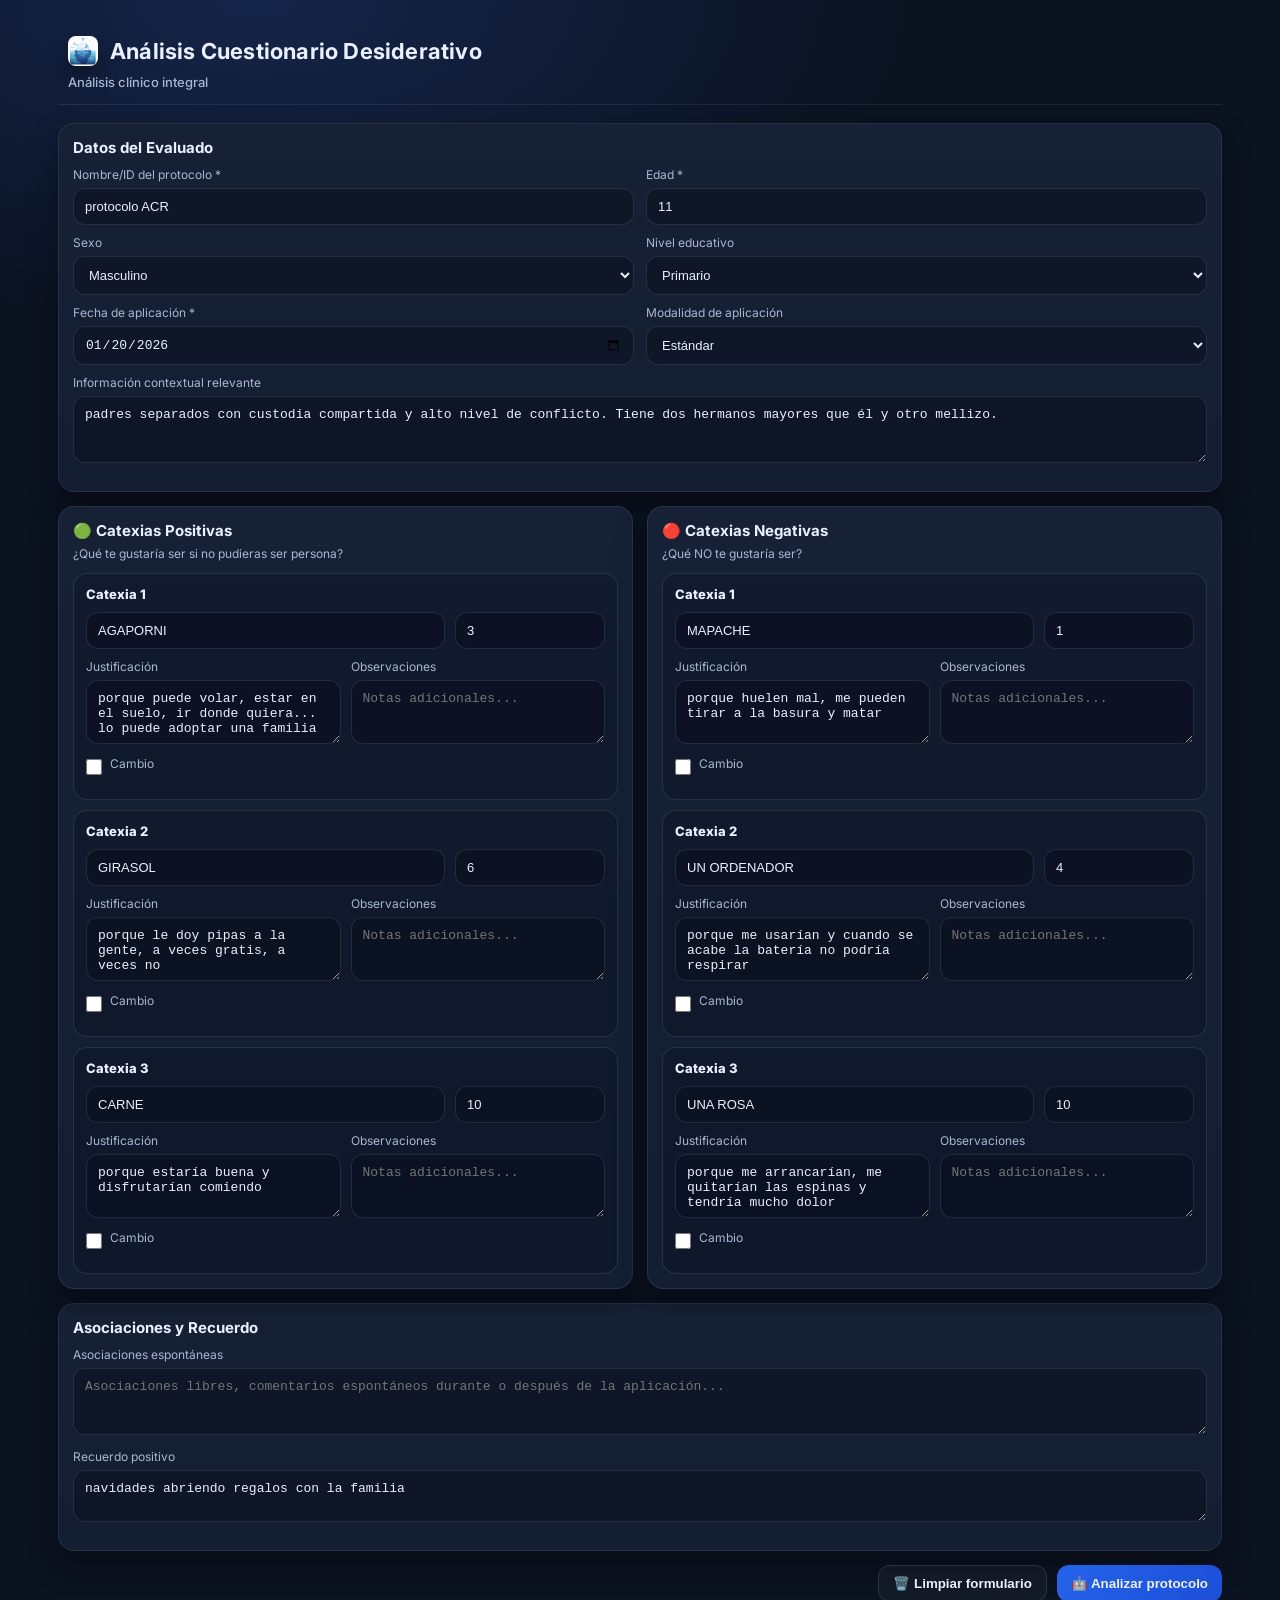
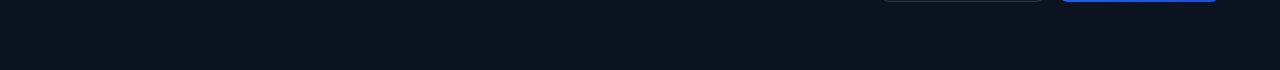
==== index.html @ 35bc8615 "Clean up index.html by removing comments and emoji Removed comments and an emoji from the header." ====
<!DOCTYPE html>
<html lang="es">
<head>
  <meta charset="UTF-8">
  <meta name="viewport" content="width=device-width, initial-scale=1.0">
  <title>Análisis Cuestionario Desiderativo</title>

  <link rel="stylesheet" href="form.css">
  <link rel="manifest" href="manifest.json">
  <meta name="theme-color" content="#2c3e50">
  <link rel="apple-touch-icon" href="icon-192.png">

  <link rel="preconnect" href="https://fonts.googleapis.com">
  <link rel="preconnect" href="https://fonts.gstatic.com" crossorigin>
  <link href="https://fonts.googleapis.com/css2?family=Inter:wght@400;500;600;700&display=swap" rel="stylesheet">
</head>
<body>
  <div class="container">
    <header class="app-header">
      <div class="header-title">
        <img src="icon.png" alt="Icono" class="app-icon">
        <!-- CAMBIO: quitar el emoji "📋" -->
        <h1>Análisis Cuestionario Desiderativo</h1>
      </div>

      <p class="subtitle">Análisis clínico integral</p>
    </header>

    <main>
      <form id="desiderativo-form">

        <section class="form-section">
          <h2>Datos del Evaluado</h2>

          <div class="form-row">
            <div class="form-group">
              <label for="nombre">Nombre/ID del protocolo *</label>
              <input type="text" id="nombre" name="nombre" required placeholder="Ej: Protocolo ACR">
            </div>

            <div class="form-group">
              <label for="edad">Edad *</label>
              <input type="number" id="edad" name="edad" min="4" max="100" required placeholder="Años">
            </div>
          </div>

          <div class="form-row">
            <div class="form-group">
              <label for="genero">Sexo</label>
              <select id="genero" name="genero">
                <option value="">Seleccionar...</option>
                <option value="masculino">Masculino</option>
                <option value="femenino">Femenino</option>
                <option value="otro">Otro</option>
                <option value="no-especifica">Prefiere no especificar</option>
              </select>
            </div>

            <div class="form-group">
              <label for="nivel_educativo">Nivel educativo</label>
              <select id="nivel_educativo" name="nivel_educativo">
                <option value="">Seleccionar...</option>
                <option value="inicial">Inicial</option>
                <option value="primario">Primario</option>
                <option value="secundario">Secundario</option>
                <option value="terciario">Terciario</option>
                <option value="universitario">Universitario</option>
                <option value="posgrado">Posgrado</option>
              </select>
            </div>
          </div>

          <div class="form-row">
            <div class="form-group">
              <label for="fecha">Fecha de aplicación *</label>
              <input type="date" id="fecha" name="fecha" required>
            </div>

            <div class="form-group">
              <label for="modalidad">Modalidad de aplicación</label>
              <select id="modalidad" name="modalidad">
                <option value="estandar">Estándar</option>
                <option value="guiada">Guiada</option>
                <option value="modificada">Modificada</option>
              </select>
            </div>
          </div>

          <div class="form-group">
            <label for="informacion">Información contextual relevante</label>
            <textarea id="informacion" name="informacion" rows="3" placeholder="Motivo de consulta, antecedentes, observaciones de conducta durante la aplicación..."></textarea>
          </div>
        </section>

        <div class="catexias-two-col">
          <section class="form-section">
            <h2>🟢 Catexias Positivas</h2>
            <p class="section-description">¿Qué te gustaría ser si no pudieras ser persona?</p>
            <div id="positivas-container"></div>
          </section>

          <section class="form-section">
            <h2>🔴 Catexias Negativas</h2>
            <p class="section-description">¿Qué NO te gustaría ser?</p>
            <div id="negativas-container"></div>
          </section>
        </div>

        <section class="form-section">
          <h2>Asociaciones y Recuerdo</h2>

          <div class="form-group">
            <label for="asociaciones">Asociaciones espontáneas</label>
            <textarea id="asociaciones" name="asociaciones" rows="3" placeholder="Asociaciones libres, comentarios espontáneos durante o después de la aplicación..."></textarea>
          </div>

          <div class="form-group">
            <label for="recuerdo">Recuerdo positivo</label>
            <textarea id="recuerdo" name="recuerdo" rows="2" placeholder="Recuerdo positivo solicitado al finalizar..."></textarea>
          </div>
        </section>

        <section class="form-actions">
          <button type="button" id="limpiar" class="btn btn-secondary">🗑️ Limpiar formulario</button>
          <button type="button" id="analizar" class="btn btn-primary">🤖 Analizar protocolo</button>
        </section>

        <div class="status-container">
          <div id="spinner" class="spinner" hidden></div>
          <p id="statusText" class="status-text"></p>
        </div>
      </form>

      <section id="result-section" class="result-section" style="display: none;">
        <div class="result-header">
          <h2>📊 Informe de Análisis</h2>
          <button type="button" id="guardar-imprimir" class="btn btn-success">💾 Guardar / Imprimir</button>
        </div>
        <textarea id="result-text" class="result-textarea" readonly></textarea>
      </section>
    </main>

    <footer class="app-footer" aria-hidden="true"></footer>
  </div>

  <script type="module" src="form.js"></script>
  <script>
    if ('serviceWorker' in navigator) {
      window.addEventListener('load', () => {
        navigator.serviceWorker.register('sw.js')
          .then(reg => console.log('✓ Service Worker registrado'))
          .catch(err => console.log('✗ Error en Service Worker:', err));
      });
    }
  </script>
</body>
</html>
---- form.css ----
:root{
  --bg:#0b1220;
  --card:#0f1a2f;
  --border:#24324d;
  --text:#eaf0ff;
  --muted:#a9b6d3;
  --primary:#2563eb;
  --primary-2:#1d4ed8;
  --success:#10b981;
  --danger:#ef4444;
  --shadow: rgba(0,0,0,0.35);
}

*{ box-sizing:border-box; }

body{
  margin:0;
  font-family: Inter, ui-sans-serif, system-ui, -apple-system, Segoe UI, Roboto, Arial;
  background: radial-gradient(1200px 600px at 20% 0%, #15254a 0%, var(--bg) 55%);
  color:var(--text);
}

.container{
  max-width: 1200px;
  margin: 0 auto;
  padding: 22px 18px 28px;
}

/* ===== Header ===== */
.app-header{
  padding: 14px 10px 14px;
  border-bottom: 1px solid rgba(255,255,255,.08);
  margin-bottom: 18px;
}

.header-title{
  display:flex;
  align-items:center;
  gap: 12px;
}

.app-icon{
  width: 30px;
  height: 30px;
  border-radius: 8px;
  box-shadow: 0 10px 20px rgba(0,0,0,.35);
}

h1{
  margin:0;
  font-size: 22px;
  letter-spacing: .2px;
  font-weight: 700;
}

.subtitle{
  margin:8px 0 0;
  color:var(--muted);
  font-size: 13px;
  font-weight: 500;
}

/* ===== Sections / layout ===== */
.form-section{
  background: linear-gradient(180deg, rgba(255,255,255,.03) 0%, rgba(255,255,255,.02) 100%), var(--card);
  border: 1px solid rgba(255,255,255,.08);
  border-radius: 16px;
  padding: 14px;
  margin-bottom: 14px;
  box-shadow: 0 14px 30px var(--shadow);
}

.form-section h2{
  margin: 0 0 10px;
  font-size: 15px;
  font-weight: 700;
}

.section-description{
  margin: -4px 0 12px;
  color: var(--muted);
  font-size: 12px;
}

.form-row{
  display:grid;
  grid-template-columns: 1fr 1fr;
  gap: 12px;
}

.form-group{ margin-bottom: 10px; }

label{
  display:block;
  font-size: 12px;
  color: var(--muted);
  margin-bottom: 6px;
}

input, select, textarea{
  width: 100%;
  border-radius: 12px;
  border: 1px solid rgba(255,255,255,.10);
  background: rgba(3, 7, 18, .35);
  color: var(--text);
  padding: 10px 11px;
  font-size: 13px;
  outline: none;
}

textarea{ resize: vertical; }

input:focus, select:focus, textarea:focus{
  border-color: rgba(37,99,235,.8);
  box-shadow: 0 0 0 4px rgba(37,99,235,.18);
}

/* ===== Catexias: 2 columnas (Positivas izquierda, Negativas derecha) ===== */
.catexias-two-col{
  display:grid;
  grid-template-columns: 1fr 1fr;
  gap: 14px;
  align-items: start;
}

/* ===== Buttons ===== */
.form-actions{
  display:flex;
  gap: 10px;
  justify-content: flex-end;
  margin: 14px 0 6px;
}

.btn{
  border: 1px solid rgba(255,255,255,.10);
  border-radius: 12px;
  padding: 10px 14px;
  font-weight: 650;
  cursor: pointer;
  display: inline-flex;
  align-items:center;
  gap: 8px;
  background: rgba(255,255,255,.04);
  color: var(--text);
}

.btn-primary{
  border: 0;
  background: linear-gradient(135deg, var(--primary) 0%, var(--primary-2) 100%);
}
.btn-secondary{ background: rgba(255,255,255,.04); }
.btn-success{
  border: 0;
  background: linear-gradient(135deg, #16a34a 0%, #10b981 100%);
}
.btn-danger{
  border: 0;
  background: var(--danger);
  color: white;
}
.btn:disabled{ opacity:.6; cursor:not-allowed; }

/* ===== Status ===== */
.status-container{
  min-height: 34px;
  display:flex;
  align-items:center;
  gap: 10px;
  color: var(--muted);
}

.spinner{
  width: 18px;
  height: 18px;
  border-radius: 50%;
  border: 3px solid rgba(255,255,255,.15);
  border-top-color: var(--primary);
  animation: spin .8s linear infinite;
}
@keyframes spin { to { transform: rotate(360deg); } }

/* ===== Result ===== */
.result-section{
  background: linear-gradient(180deg, rgba(255,255,255,.03) 0%, rgba(255,255,255,.02) 100%), var(--card);
  border: 1px solid rgba(16,185,129,.45);
  border-radius: 16px;
  padding: 14px;
  margin-top: 12px;
  box-shadow: 0 14px 30px var(--shadow);
}

.result-header{
  display:flex;
  align-items:center;
  justify-content: space-between;
  gap: 10px;
  margin-bottom: 10px;
}

.result-textarea{
  width: 100%;
  min-height: 240px;
  height: auto;
  font-family: ui-monospace, SFMono-Regular, Menlo, Monaco, Consolas, "Courier New", monospace;
  line-height: 1.45;
  white-space: pre-wrap;
  overflow: hidden;
}

/* ===== Catexias ===== */
#positivas-container, #negativas-container{
  display:flex;
  flex-direction:column;
  gap: 10px;
}

.catexia-item{
  border: 1px solid rgba(255,255,255,.10);
  border-radius: 14px;
  padding: 12px;
  background: rgba(3,7,18,.22);
}

.catexia-header{
  font-size: 13px;
  font-weight: 800;
  margin-bottom: 10px;
}

.catexia-main{
  display:grid;
  grid-template-columns: 1fr 150px;
  gap: 10px;
  margin-bottom: 10px;
}

.catexia-texts{
  display:grid;
  grid-template-columns: 1fr 1fr;
  gap: 10px;
  margin-bottom: 8px;
}

.catexia-texts textarea{ min-height: 64px; }

.checkbox-row{
  display:flex;
  align-items:center;
  gap: 8px;
  margin: 6px 0 8px;
}

.checkbox-row input[type="checkbox"]{
  width: 16px;
  height: 16px;
  margin: 0;
}

.add-btn{
  width: 100%;
  padding: 10px 12px;
  border-radius: 12px;
  border: 1px dashed rgba(255,255,255,.18);
  background: rgba(255,255,255,.03);
  color: var(--text);
  cursor: pointer;
  font-weight: 700;
}

.extras-container{
  margin-top: 10px;
  display:flex;
  flex-direction:column;
  gap: 10px;
}

.extra-response{
  display:grid;
  grid-template-columns: 1fr 140px 44px;
  gap: 10px;
  align-items:center;
}

.remove-btn{
  width: 44px;
  height: 40px;
  border-radius: 12px;
  font-size: 18px;
  display:flex;
  align-items:center;
  justify-content:center;
  padding: 0;
}

/* ===== Responsive ===== */
@media (max-width: 900px){
  .catexias-two-col{ grid-template-columns: 1fr; }
}
@media (max-width: 820px){
  .form-row{ grid-template-columns: 1fr; }
  .catexia-main{ grid-template-columns: 1fr; }
  .catexia-texts{ grid-template-columns: 1fr; }
  .extra-response{ grid-template-columns: 1fr; }
  .form-actions{ justify-content: stretch; flex-direction: column; }
  .btn{ justify-content: center; }
}

/* ===== Print ===== */
@media print{
  body{ background: white; color: black; }
  .app-header, .form-actions, .status-container{ display:none !important; }
  .form-section{ box-shadow:none; border: 1px solid #999; }
  .result-section{ border: none; box-shadow:none; }
  textarea, input, select{ color: black; background: white; border: 1px solid #666; }
  .result-textarea{ overflow: visible; }
}

/* Footer: no debe verse */
.app-footer{ display:none; }
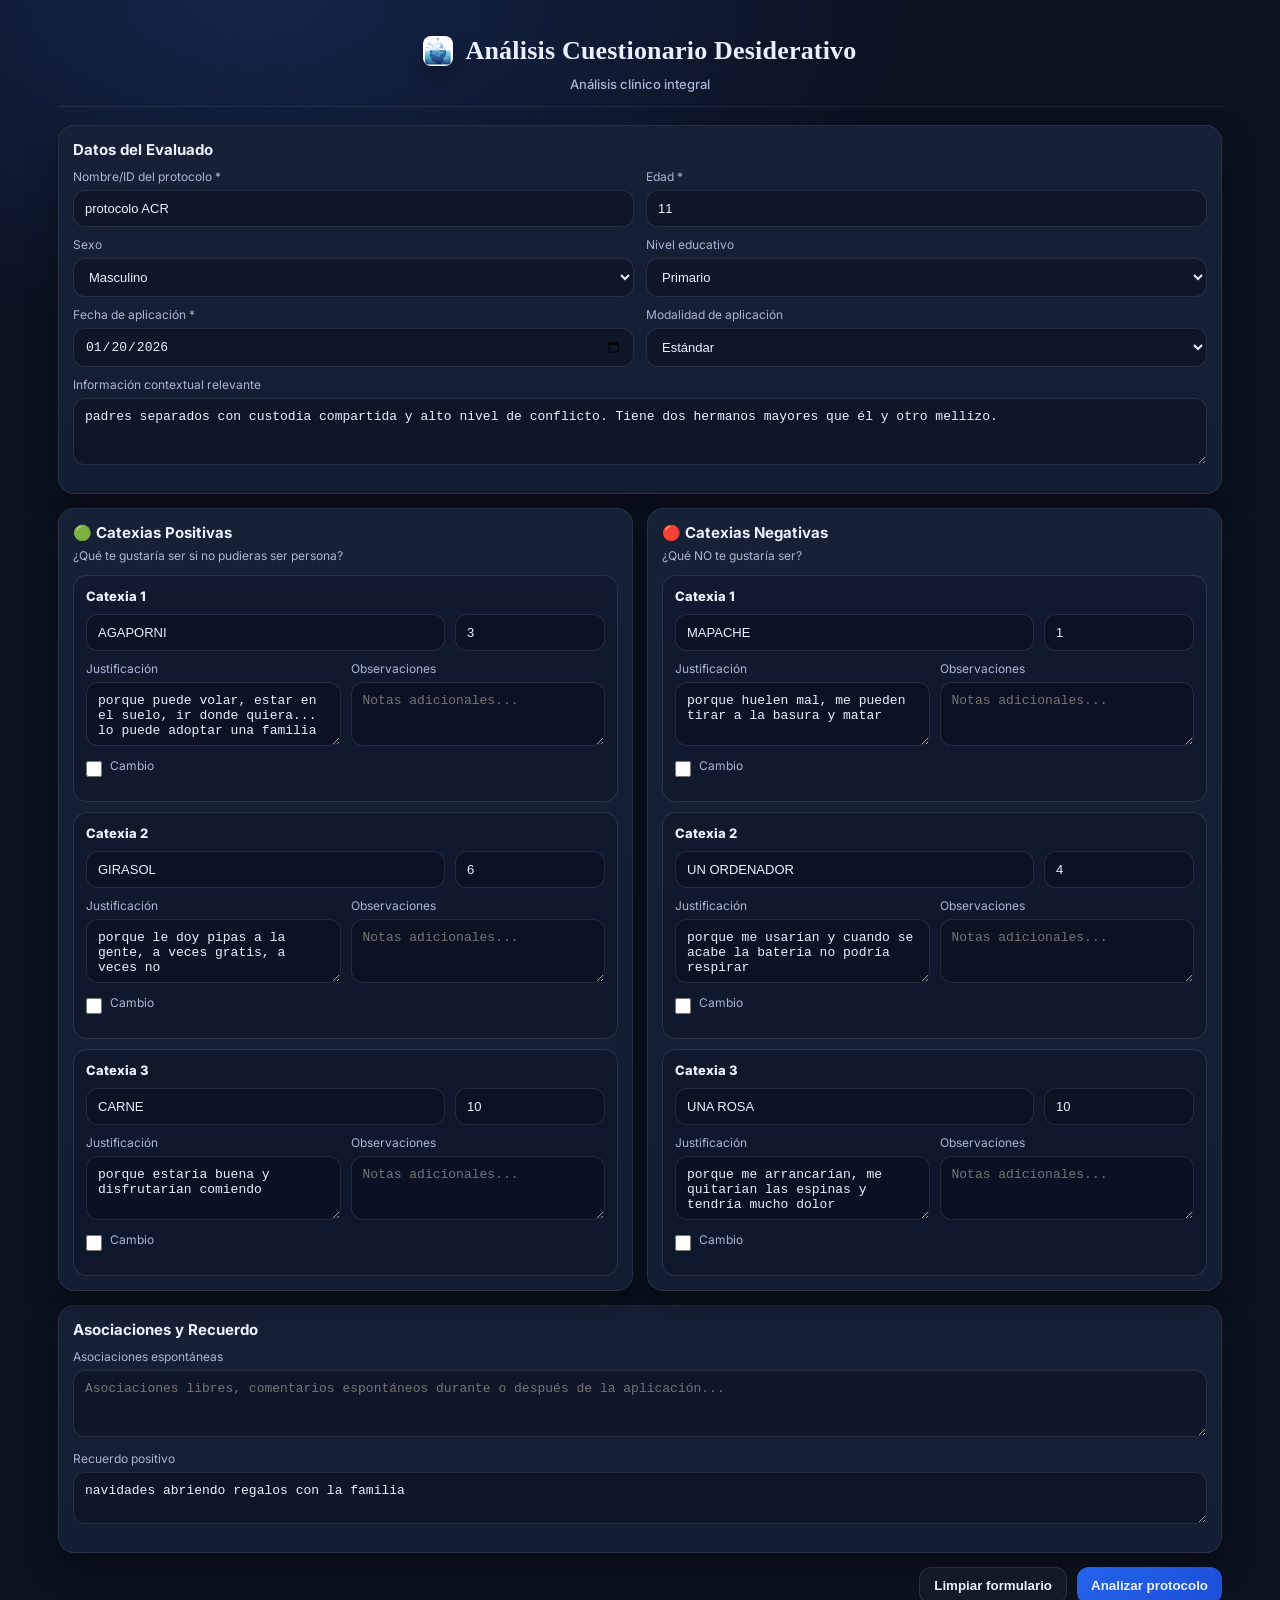
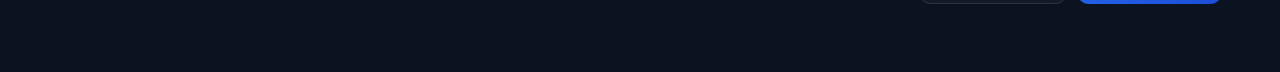
==== commit ad5c855c: "Update HTML structure and button labels" ====
--- a/index.html
+++ b/index.html
@@ -8,27 +8,29 @@
   <link rel="stylesheet" href="form.css">
   <link rel="manifest" href="manifest.json">
   <meta name="theme-color" content="#2c3e50">
-  <link rel="apple-touch-icon" href="icon-192.png">
+
+  <!-- Icono para pestaña/marcador -->
+  <link rel="icon" href="icon.png">
+
+  <!-- Icono para iPhone / pantalla de inicio -->
+  <link rel="apple-touch-icon" href="icon.png">
 
   <link rel="preconnect" href="https://fonts.googleapis.com">
   <link rel="preconnect" href="https://fonts.gstatic.com" crossorigin>
-  <link href="https://fonts.googleapis.com/css2?family=Inter:wght@400;500;600;700&display=swap" rel="stylesheet">
+  <link href="https://fonts.googleapis.com/css2?family=Inter:wght@400;500;600;700&family=Fraunces:opsz,wght@9..144,600;9..144,700&display=swap" rel="stylesheet">
 </head>
 <body>
   <div class="container">
     <header class="app-header">
       <div class="header-title">
         <img src="icon.png" alt="Icono" class="app-icon">
-        <!-- CAMBIO: quitar el emoji "📋" -->
-        <h1>Análisis Cuestionario Desiderativo</h1>
+        <h1 class="app-title">Análisis Cuestionario Desiderativo</h1>
       </div>
-
       <p class="subtitle">Análisis clínico integral</p>
     </header>
 
     <main>
       <form id="desiderativo-form">
-
         <section class="form-section">
           <h2>Datos del Evaluado</h2>
 
@@ -121,8 +123,8 @@
         </section>
 
         <section class="form-actions">
-          <button type="button" id="limpiar" class="btn btn-secondary">🗑️ Limpiar formulario</button>
-          <button type="button" id="analizar" class="btn btn-primary">🤖 Analizar protocolo</button>
+          <button type="button" id="limpiar" class="btn btn-secondary">Limpiar formulario</button>
+          <button type="button" id="analizar" class="btn btn-primary">Analizar protocolo</button>
         </section>
 
         <div class="status-container">
@@ -133,8 +135,8 @@
 
       <section id="result-section" class="result-section" style="display: none;">
         <div class="result-header">
-          <h2>📊 Informe de Análisis</h2>
-          <button type="button" id="guardar-imprimir" class="btn btn-success">💾 Guardar / Imprimir</button>
+          <h2>Informe de Análisis</h2>
+          <button type="button" id="guardar-imprimir" class="btn btn-success">Guardar / Imprimir</button>
         </div>
         <textarea id="result-text" class="result-textarea" readonly></textarea>
       </section>
@@ -148,7 +150,7 @@
     if ('serviceWorker' in navigator) {
       window.addEventListener('load', () => {
         navigator.serviceWorker.register('sw.js')
-          .then(reg => console.log('✓ Service Worker registrado'))
+          .then(() => console.log('✓ Service Worker registrado'))
           .catch(err => console.log('✗ Error en Service Worker:', err));
       });
     }
--- a/form.css
+++ b/form.css
@@ -26,16 +26,18 @@
   padding: 22px 18px 28px;
 }
 
-/* ===== Header ===== */
+/* Header */
 .app-header{
   padding: 14px 10px 14px;
   border-bottom: 1px solid rgba(255,255,255,.08);
   margin-bottom: 18px;
 }
 
+/* Centrado del bloque de título */
 .header-title{
   display:flex;
   align-items:center;
+  justify-content:center;
   gap: 12px;
 }
 
@@ -46,21 +48,25 @@
   box-shadow: 0 10px 20px rgba(0,0,0,.35);
 }
 
-h1{
+/* Tipografía distinta y atractiva para el título */
+.app-title{
   margin:0;
-  font-size: 22px;
+  font-family: "Fraunces", ui-serif, Georgia, "Times New Roman", Times, serif;
+  font-size: 26px;
   letter-spacing: .2px;
   font-weight: 700;
+  text-align:center;
 }
 
 .subtitle{
-  margin:8px 0 0;
+  margin:10px 0 0;
   color:var(--muted);
   font-size: 13px;
   font-weight: 500;
-}
-
-/* ===== Sections / layout ===== */
+  text-align:center;
+}
+
+/* Sections */
 .form-section{
   background: linear-gradient(180deg, rgba(255,255,255,.03) 0%, rgba(255,255,255,.02) 100%), var(--card);
   border: 1px solid rgba(255,255,255,.08);
@@ -115,7 +121,7 @@
   box-shadow: 0 0 0 4px rgba(37,99,235,.18);
 }
 
-/* ===== Catexias: 2 columnas (Positivas izquierda, Negativas derecha) ===== */
+/* Catexias en 2 columnas */
 .catexias-two-col{
   display:grid;
   grid-template-columns: 1fr 1fr;
@@ -123,7 +129,7 @@
   align-items: start;
 }
 
-/* ===== Buttons ===== */
+/* Botones */
 .form-actions{
   display:flex;
   gap: 10px;
@@ -160,7 +166,7 @@
 }
 .btn:disabled{ opacity:.6; cursor:not-allowed; }
 
-/* ===== Status ===== */
+/* Status */
 .status-container{
   min-height: 34px;
   display:flex;
@@ -179,7 +185,7 @@
 }
 @keyframes spin { to { transform: rotate(360deg); } }
 
-/* ===== Result ===== */
+/* Resultado */
 .result-section{
   background: linear-gradient(180deg, rgba(255,255,255,.03) 0%, rgba(255,255,255,.02) 100%), var(--card);
   border: 1px solid rgba(16,185,129,.45);
@@ -197,6 +203,7 @@
   margin-bottom: 10px;
 }
 
+/* El autoajuste lo hace form.js, aquí evitamos scroll interno */
 .result-textarea{
   width: 100%;
   min-height: 240px;
@@ -207,7 +214,7 @@
   overflow: hidden;
 }
 
-/* ===== Catexias ===== */
+/* Catexias */
 #positivas-container, #negativas-container{
   display:flex;
   flex-direction:column;
@@ -292,7 +299,7 @@
   padding: 0;
 }
 
-/* ===== Responsive ===== */
+/* Responsive */
 @media (max-width: 900px){
   .catexias-two-col{ grid-template-columns: 1fr; }
 }
@@ -305,7 +312,7 @@
   .btn{ justify-content: center; }
 }
 
-/* ===== Print ===== */
+/* Print */
 @media print{
   body{ background: white; color: black; }
   .app-header, .form-actions, .status-container{ display:none !important; }
@@ -315,5 +322,4 @@
   .result-textarea{ overflow: visible; }
 }
 
-/* Footer: no debe verse */
 .app-footer{ display:none; }
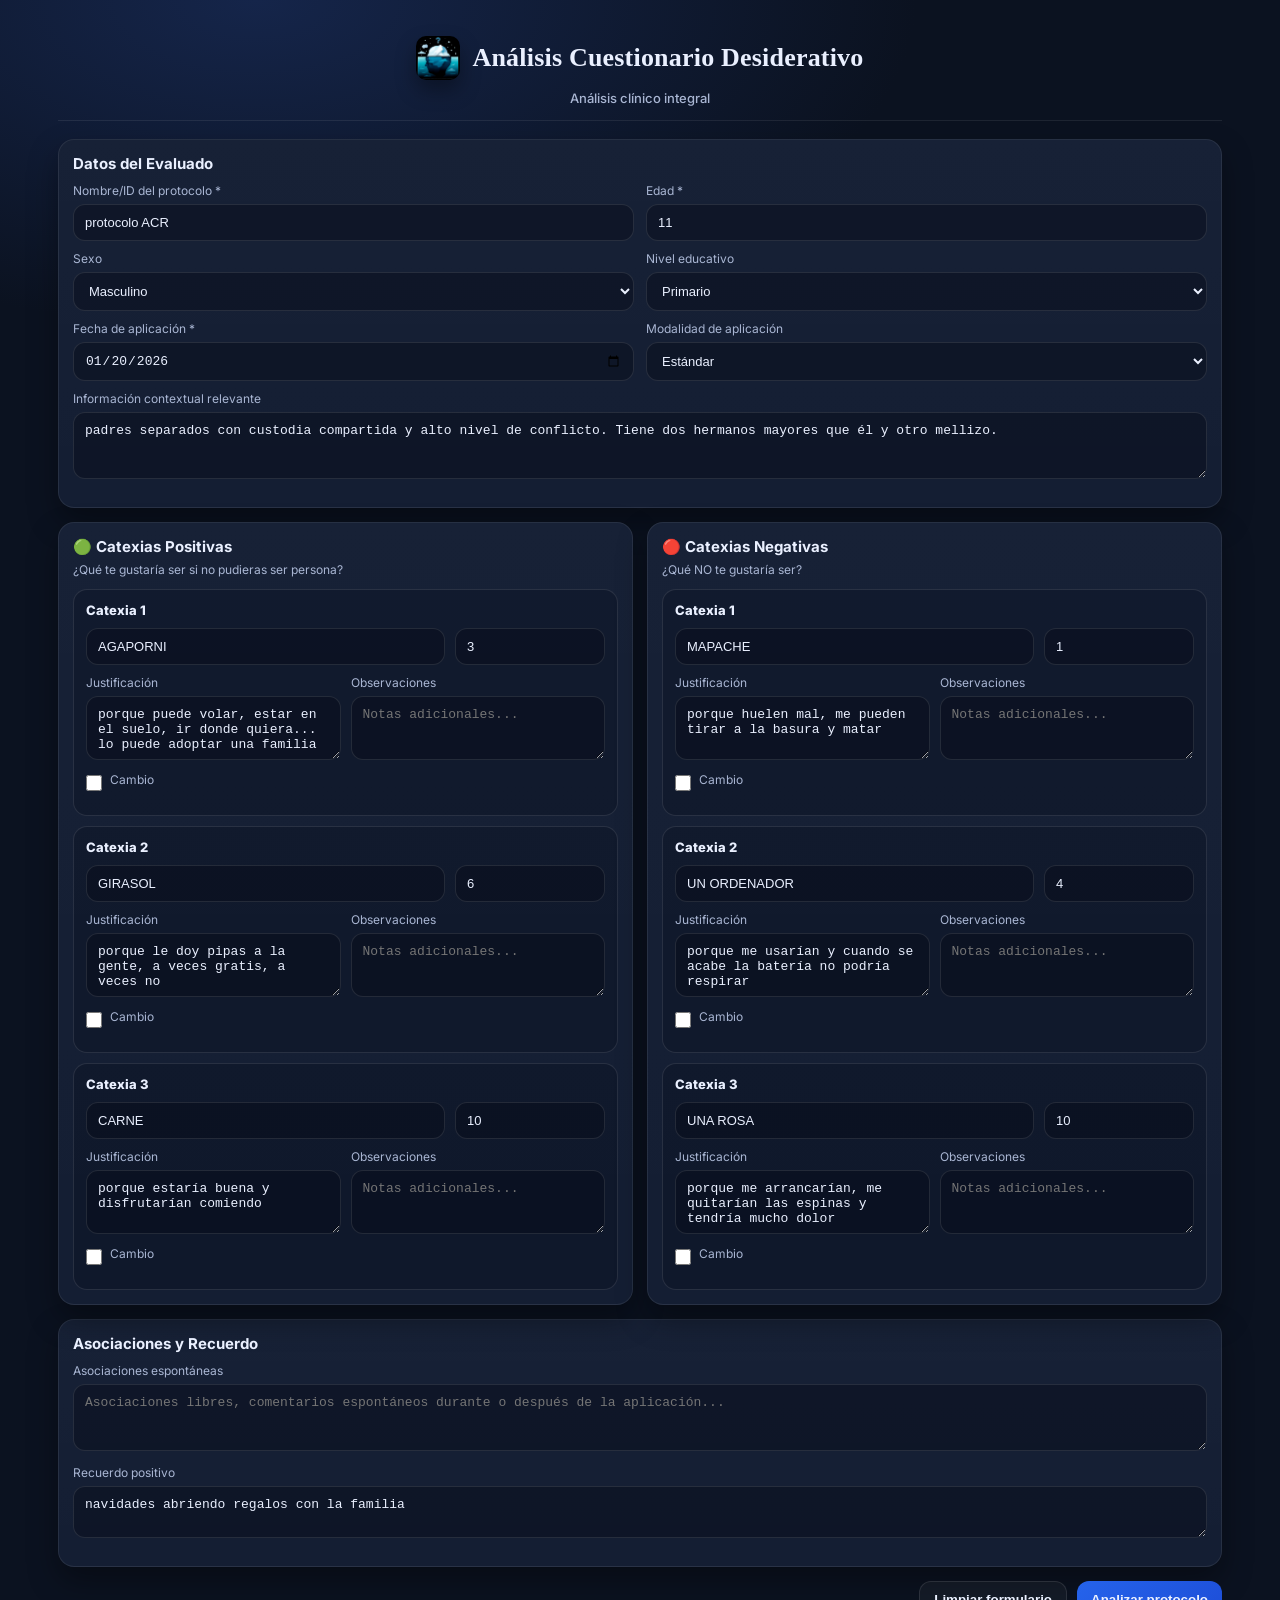
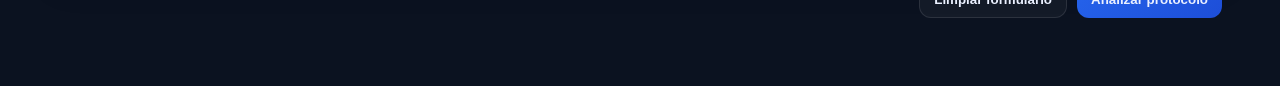
==== commit c9832e60: "Update icon references in index.html" ====
--- a/index.html
+++ b/index.html
@@ -10,10 +10,10 @@
   <meta name="theme-color" content="#2c3e50">
 
   <!-- Icono para pestaña/marcador -->
-  <link rel="icon" href="icon.png">
+  <link rel="icon" href="icon black.png">
 
   <!-- Icono para iPhone / pantalla de inicio -->
-  <link rel="apple-touch-icon" href="icon.png">
+  <link rel="apple-touch-icon" href="icon black.png">
 
   <link rel="preconnect" href="https://fonts.googleapis.com">
   <link rel="preconnect" href="https://fonts.gstatic.com" crossorigin>
@@ -23,7 +23,7 @@
   <div class="container">
     <header class="app-header">
       <div class="header-title">
-        <img src="icon.png" alt="Icono" class="app-icon">
+        <img src="icon black.png" alt="Icono" class="app-icon">
         <h1 class="app-title">Análisis Cuestionario Desiderativo</h1>
       </div>
       <p class="subtitle">Análisis clínico integral</p>
--- a/form.css
+++ b/form.css
@@ -33,7 +33,6 @@
   margin-bottom: 18px;
 }
 
-/* Centrado del bloque de título */
 .header-title{
   display:flex;
   align-items:center;
@@ -42,13 +41,12 @@
 }
 
 .app-icon{
-  width: 30px;
-  height: 30px;
-  border-radius: 8px;
+  width: 44px;
+  height: 44px;
+  border-radius: 10px;
   box-shadow: 0 10px 20px rgba(0,0,0,.35);
 }
 
-/* Tipografía distinta y atractiva para el título */
 .app-title{
   margin:0;
   font-family: "Fraunces", ui-serif, Georgia, "Times New Roman", Times, serif;
@@ -114,6 +112,7 @@
   outline: none;
 }
 
+/* Regla general (se mantiene para el resto de textareas) */
 textarea{ resize: vertical; }
 
 input:focus, select:focus, textarea:focus{
@@ -203,15 +202,22 @@
   margin-bottom: 10px;
 }
 
-/* El autoajuste lo hace form.js, aquí evitamos scroll interno */
-.result-textarea{
+/* === CAMBIO (clave): fuerza que este textarea NO tenga scroll NI resize manual === */
+textarea.result-textarea{
   width: 100%;
   min-height: 240px;
   height: auto;
+
   font-family: ui-monospace, SFMono-Regular, Menlo, Monaco, Consolas, "Courier New", monospace;
   line-height: 1.45;
   white-space: pre-wrap;
+
   overflow: hidden;
+  overflow-y: hidden;
+  resize: none !important;
+
+  /* evita límites heredados si algún estilo externo los metió */
+  max-height: none;
 }
 
 /* Catexias */
@@ -322,4 +328,5 @@
   .result-textarea{ overflow: visible; }
 }
 
+/* Footer oculto */
 .app-footer{ display:none; }
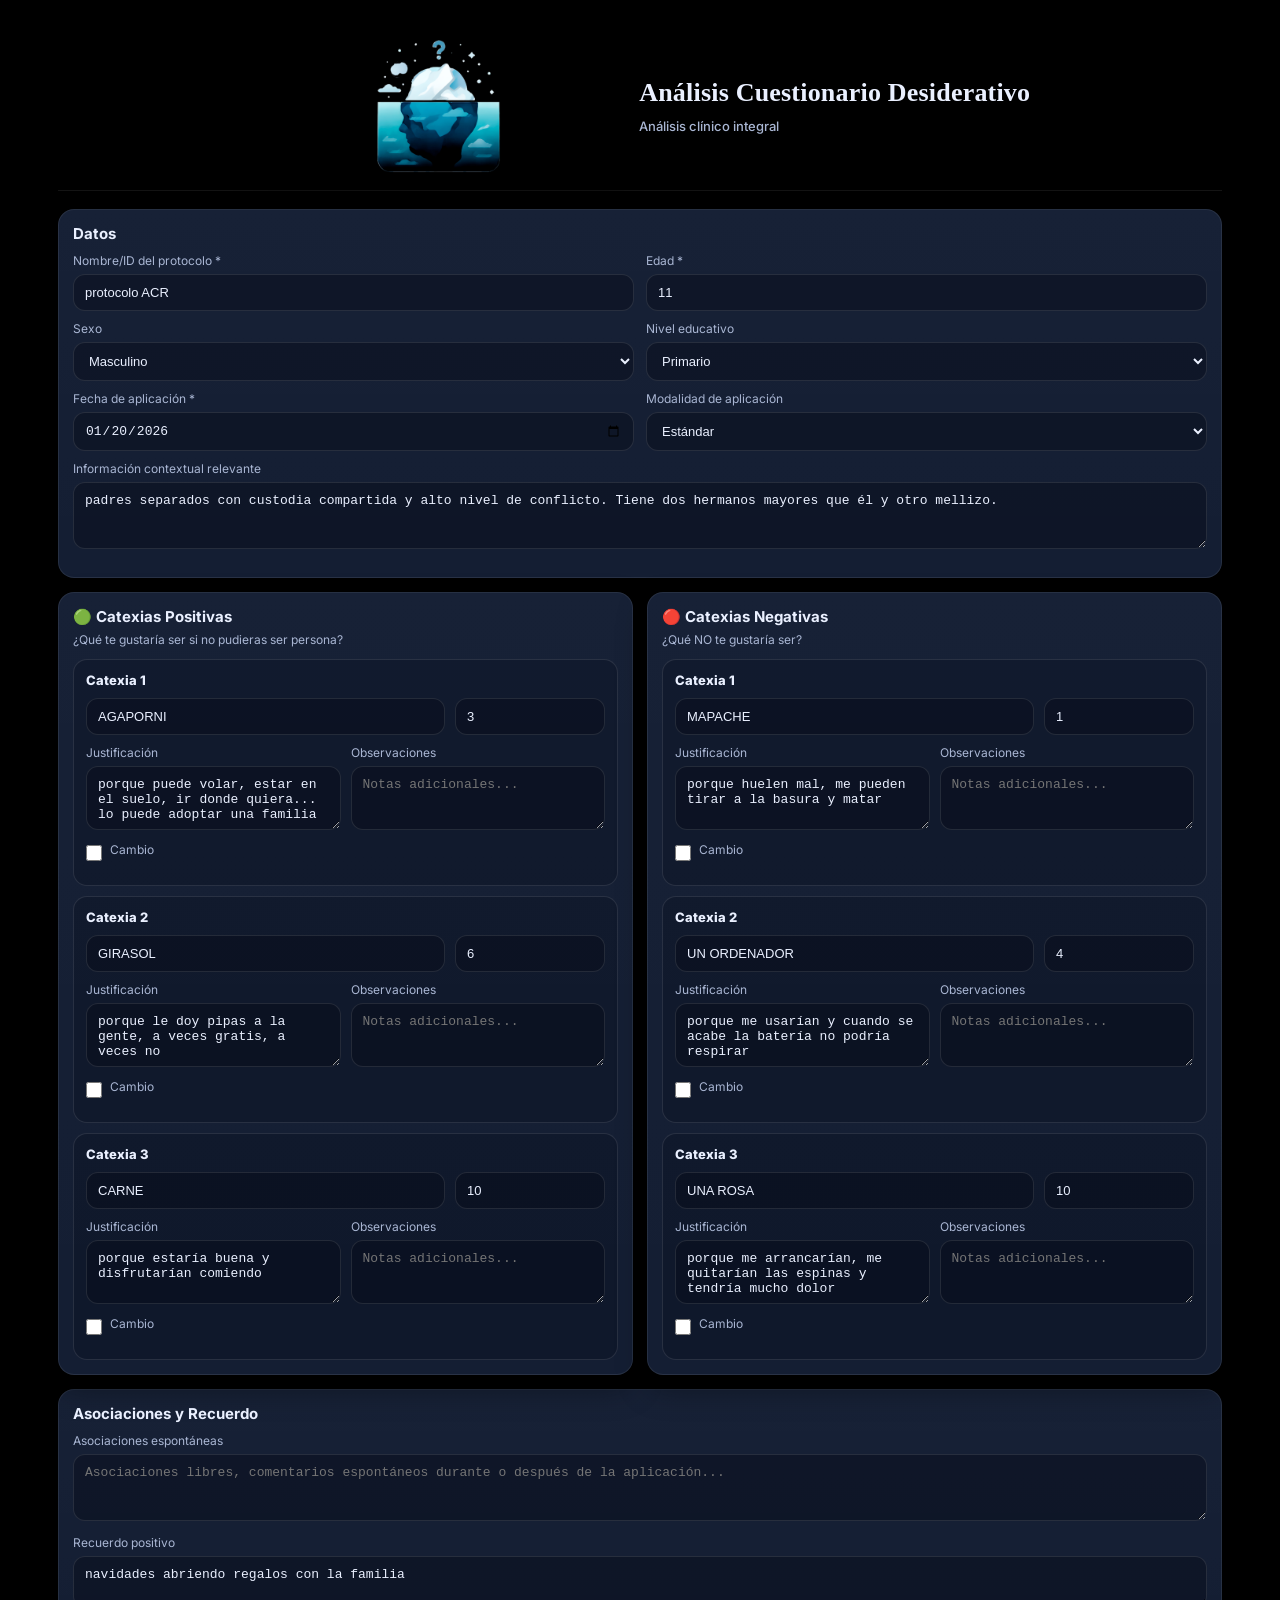
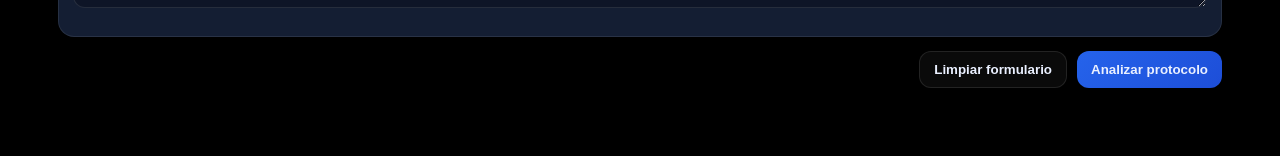
==== commit 7268d922: "Fix icon links and update header structure" ====
--- a/index.html
+++ b/index.html
@@ -10,10 +10,11 @@
   <meta name="theme-color" content="#2c3e50">
 
   <!-- Icono para pestaña/marcador -->
-  <link rel="icon" href="icon black.png">
+  <link rel="icon" href="icon.black.png" type="image/png">
+  <link rel="shortcut icon" href="icon.black.png" type="image/png">
 
   <!-- Icono para iPhone / pantalla de inicio -->
-  <link rel="apple-touch-icon" href="icon black.png">
+  <link rel="apple-touch-icon" href="icon.black.png">
 
   <link rel="preconnect" href="https://fonts.googleapis.com">
   <link rel="preconnect" href="https://fonts.gstatic.com" crossorigin>
@@ -24,15 +25,17 @@
     <header class="app-header">
       <div class="header-title">
         <img src="icon black.png" alt="Icono" class="app-icon">
-        <h1 class="app-title">Análisis Cuestionario Desiderativo</h1>
+        <div class="header-text">
+          <h1 class="app-title">Análisis Cuestionario Desiderativo</h1>
+          <p class="subtitle">Análisis clínico integral</p>
+        </div>
       </div>
-      <p class="subtitle">Análisis clínico integral</p>
     </header>
 
     <main>
       <form id="desiderativo-form">
-        <section class="form-section">
-          <h2>Datos del Evaluado</h2>
+        <section class="form-section form-section--datos">
+          <h2>Datos</h2>
 
           <div class="form-row">
             <div class="form-group">
--- a/form.css
+++ b/form.css
@@ -1,5 +1,5 @@
 :root{
-  --bg:#0b1220;
+  --bg:#000000;
   --card:#0f1a2f;
   --border:#24324d;
   --text:#eaf0ff;
@@ -16,7 +16,7 @@
 body{
   margin:0;
   font-family: Inter, ui-sans-serif, system-ui, -apple-system, Segoe UI, Roboto, Arial;
-  background: radial-gradient(1200px 600px at 20% 0%, #15254a 0%, var(--bg) 55%);
+  background: var(--bg);
   color:var(--text);
 }
 
@@ -40,20 +40,25 @@
   gap: 12px;
 }
 
+/* ✅ Icono más grande y con proporción 1/3 del espacio del header */
 .app-icon{
-  width: 44px;
-  height: 44px;
-  border-radius: 10px;
+  width: clamp(84px, 28vw, 140px);
+  height: clamp(84px, 28vw, 140px);
+  border-radius: 14px;
   box-shadow: 0 10px 20px rgba(0,0,0,.35);
-}
-
+  flex: 0 0 33%;
+  object-fit: contain;
+}
+
+/* ✅ Bloque de textos ocupa ~2/3 */
 .app-title{
   margin:0;
   font-family: "Fraunces", ui-serif, Georgia, "Times New Roman", Times, serif;
   font-size: 26px;
   letter-spacing: .2px;
   font-weight: 700;
-  text-align:center;
+  text-align:left;
+  flex: 0 0 67%;
 }
 
 .subtitle{
@@ -61,7 +66,7 @@
   color:var(--muted);
   font-size: 13px;
   font-weight: 500;
-  text-align:center;
+  text-align:left;
 }
 
 /* Sections */
@@ -112,7 +117,6 @@
   outline: none;
 }
 
-/* Regla general (se mantiene para el resto de textareas) */
 textarea{ resize: vertical; }
 
 input:focus, select:focus, textarea:focus{
@@ -202,7 +206,6 @@
   margin-bottom: 10px;
 }
 
-/* === CAMBIO (clave): fuerza que este textarea NO tenga scroll NI resize manual === */
 textarea.result-textarea{
   width: 100%;
   min-height: 240px;
@@ -215,8 +218,6 @@
   overflow: hidden;
   overflow-y: hidden;
   resize: none !important;
-
-  /* evita límites heredados si algún estilo externo los metió */
   max-height: none;
 }
 
@@ -316,6 +317,11 @@
   .extra-response{ grid-template-columns: 1fr; }
   .form-actions{ justify-content: stretch; flex-direction: column; }
   .btn{ justify-content: center; }
+
+  /* Mantener proporción icono/texto en pantallas pequeñas */
+  .header-title{
+    justify-content: flex-start;
+  }
 }
 
 /* Print */
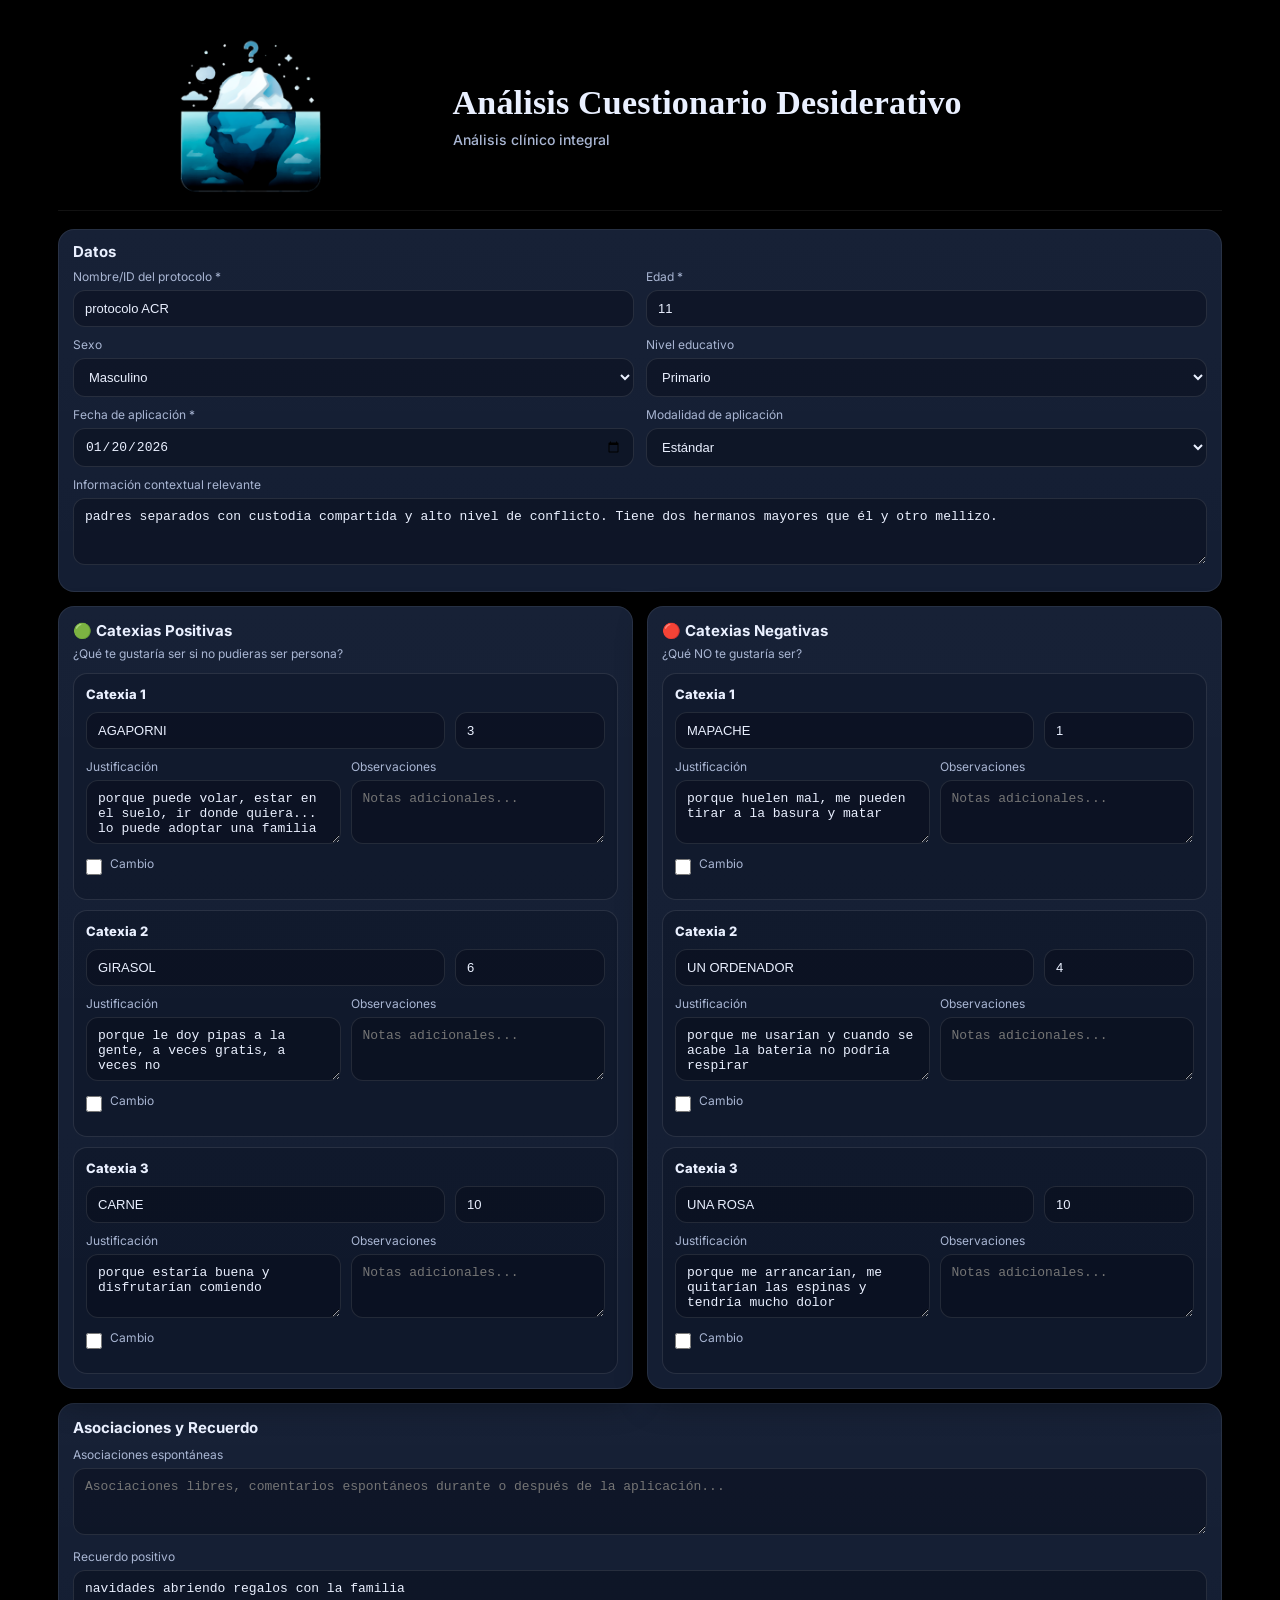
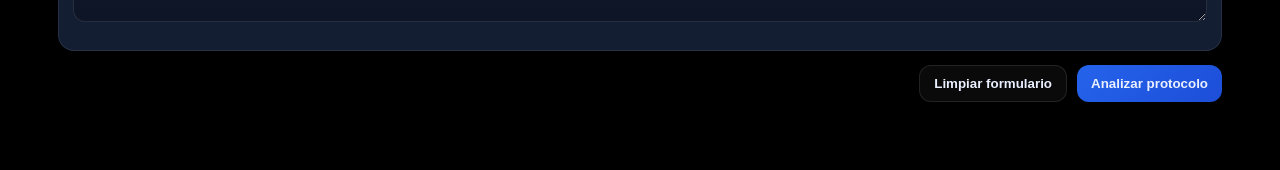
==== commit 2ca31582: "Fix icon link references in index.html" ====
--- a/index.html
+++ b/index.html
@@ -10,11 +10,11 @@
   <meta name="theme-color" content="#2c3e50">
 
   <!-- Icono para pestaña/marcador -->
-  <link rel="icon" href="icon.black.png" type="image/png">
-  <link rel="shortcut icon" href="icon.black.png" type="image/png">
+  <link rel="icon" href="icon black.png" type="image/png">
+  <link rel="shortcut icon" href="icon black.png" type="image/png">
 
   <!-- Icono para iPhone / pantalla de inicio -->
-  <link rel="apple-touch-icon" href="icon.black.png">
+  <link rel="apple-touch-icon" href="icon black.png">
 
   <link rel="preconnect" href="https://fonts.googleapis.com">
   <link rel="preconnect" href="https://fonts.gstatic.com" crossorigin>
--- a/form.css
+++ b/form.css
@@ -37,34 +37,42 @@
   display:flex;
   align-items:center;
   justify-content:center;
-  gap: 12px;
-}
-
-/* ✅ Icono más grande y con proporción 1/3 del espacio del header */
+  gap: 14px;
+}
+
+/* 1/3 icono, 2/3 textos */
 .app-icon{
-  width: clamp(84px, 28vw, 140px);
-  height: clamp(84px, 28vw, 140px);
+  width: clamp(92px, 28vw, 160px);
+  height: clamp(92px, 28vw, 160px);
   border-radius: 14px;
   box-shadow: 0 10px 20px rgba(0,0,0,.35);
   flex: 0 0 33%;
   object-fit: contain;
 }
 
-/* ✅ Bloque de textos ocupa ~2/3 */
+.header-text{
+  flex: 0 0 67%;
+  display:flex;
+  flex-direction:column;
+  align-items:flex-start;
+  justify-content:center;
+  min-width: 0;
+}
+
 .app-title{
   margin:0;
   font-family: "Fraunces", ui-serif, Georgia, "Times New Roman", Times, serif;
-  font-size: 26px;
+  font-size: 34px; /* más grande en escritorio */
   letter-spacing: .2px;
   font-weight: 700;
   text-align:left;
-  flex: 0 0 67%;
+  line-height: 1.1;
 }
 
 .subtitle{
   margin:10px 0 0;
   color:var(--muted);
-  font-size: 13px;
+  font-size: 14px;
   font-weight: 500;
   text-align:left;
 }
@@ -83,6 +91,14 @@
   margin: 0 0 10px;
   font-size: 15px;
   font-weight: 700;
+}
+
+/* Datos: un poco menos de altura (menos padding + menos margen del título) */
+.form-section--datos{
+  padding: 12px 14px;
+}
+.form-section--datos h2{
+  margin: 0 0 8px;
 }
 
 .section-description{
@@ -310,6 +326,8 @@
 @media (max-width: 900px){
   .catexias-two-col{ grid-template-columns: 1fr; }
 }
+
+/* iPhone / pantallas pequeñas: título algo más chico para que respire */
 @media (max-width: 820px){
   .form-row{ grid-template-columns: 1fr; }
   .catexia-main{ grid-template-columns: 1fr; }
@@ -318,9 +336,12 @@
   .form-actions{ justify-content: stretch; flex-direction: column; }
   .btn{ justify-content: center; }
 
-  /* Mantener proporción icono/texto en pantallas pequeñas */
   .header-title{
     justify-content: flex-start;
+  }
+
+  .app-title{
+    font-size: 26px;
   }
 }
 
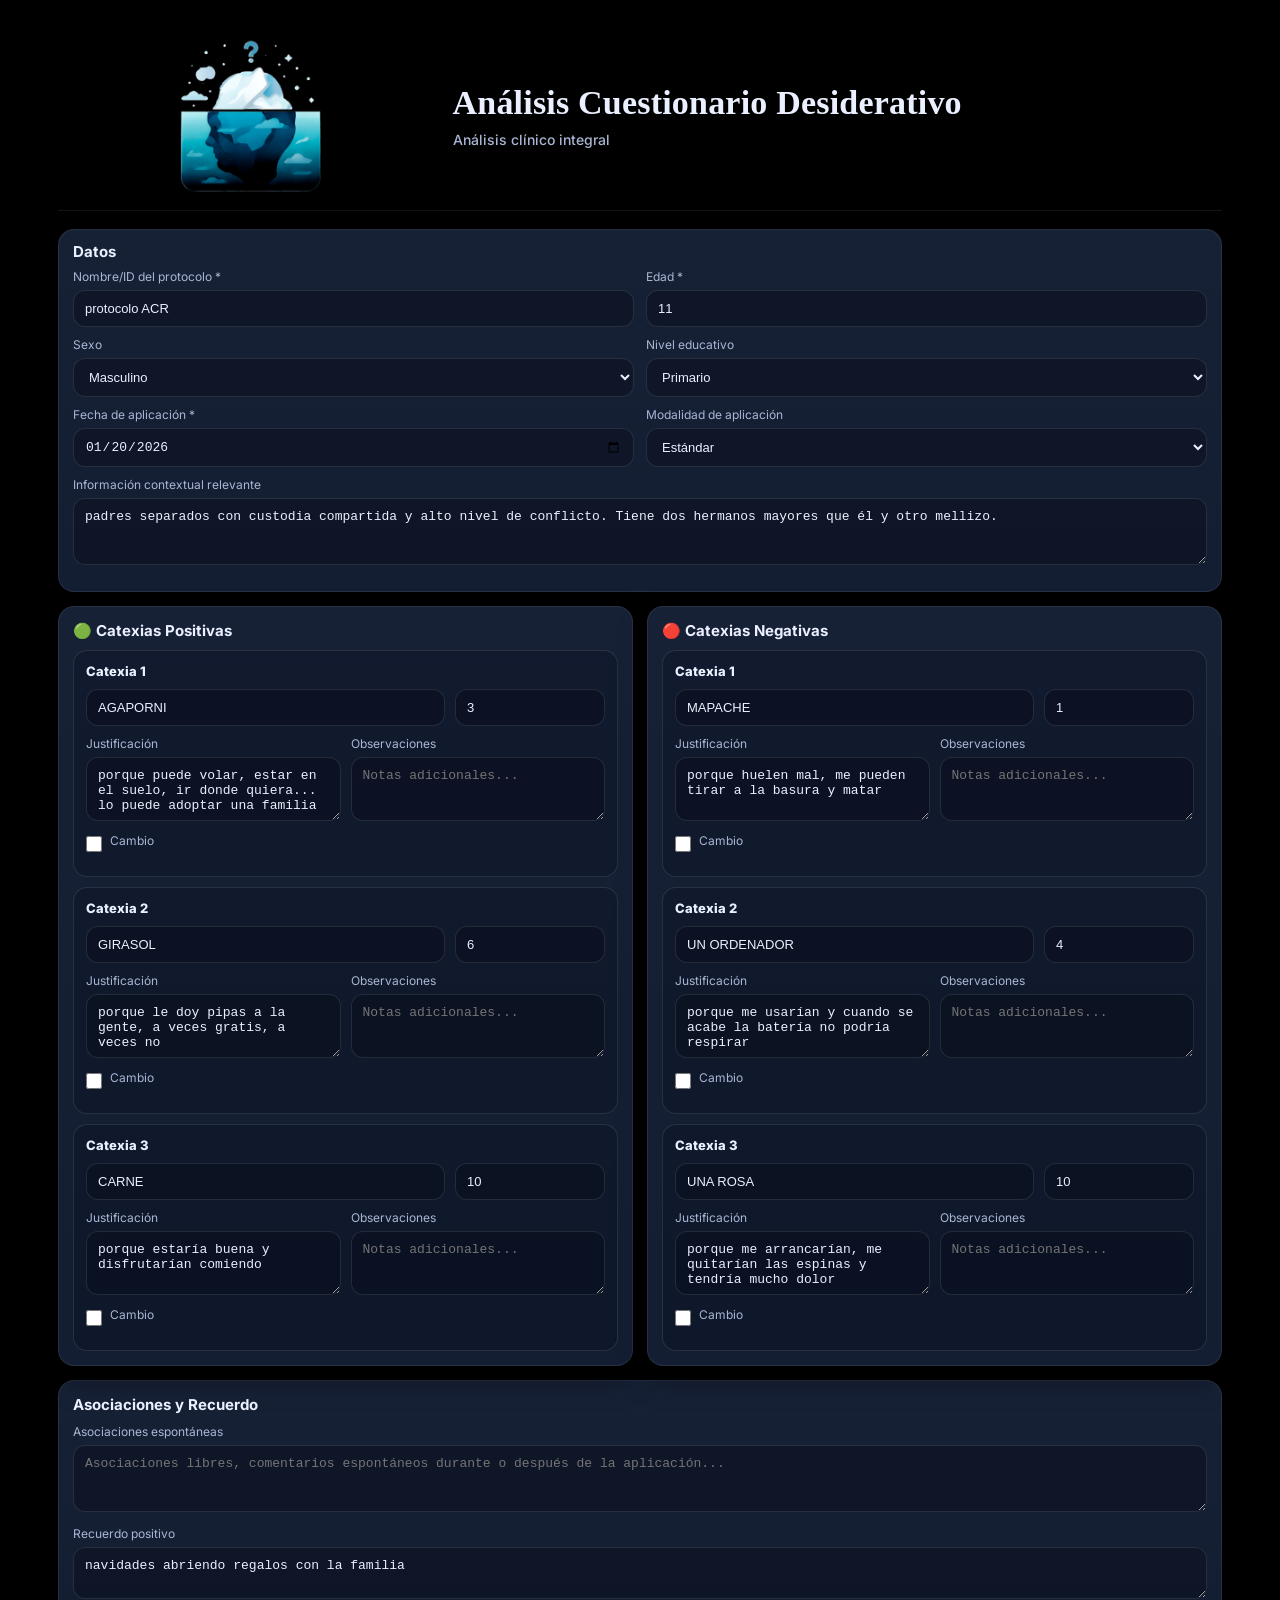
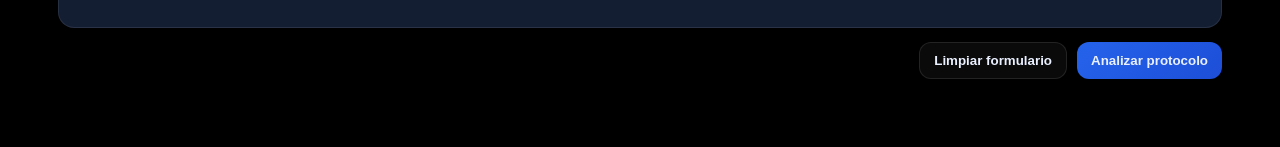
==== commit 4535c625: "Update index.html" ====
--- a/index.html
+++ b/index.html
@@ -100,14 +100,12 @@
         <div class="catexias-two-col">
           <section class="form-section">
             <h2>🟢 Catexias Positivas</h2>
-            <p class="section-description">¿Qué te gustaría ser si no pudieras ser persona?</p>
-            <div id="positivas-container"></div>
+              <div id="positivas-container"></div>
           </section>
 
           <section class="form-section">
             <h2>🔴 Catexias Negativas</h2>
-            <p class="section-description">¿Qué NO te gustaría ser?</p>
-            <div id="negativas-container"></div>
+                <div id="negativas-container"></div>
           </section>
         </div>
 
--- a/form.css
+++ b/form.css
@@ -345,7 +345,7 @@
   }
 }
 
-/* Print */
+/* Print (ORIGINAL) */
 @media print{
   body{ background: white; color: black; }
   .app-header, .form-actions, .status-container{ display:none !important; }
@@ -357,3 +357,71 @@
 
 /* Footer oculto */
 .app-footer{ display:none; }
+
+
+/* =========================================================
+   CAMBIOS PEDIDOS (AÑADIDOS) - sin tocar el resto del CSS
+   1) Durante análisis: barra de progreso (indeterminada)
+   2) Imprimir: que el protocolo ocupe 1 página (compactar)
+   ========================================================= */
+
+/* 1) Barra de progreso (se muestra dentro del status-container) */
+.progress-bar{
+  width: min(520px, 100%);
+  height: 10px;
+  border-radius: 999px;
+  background: rgba(255,255,255,.12);
+  overflow: hidden;
+  border: 1px solid rgba(255,255,255,.10);
+}
+
+.progress-bar__fill{
+  height: 100%;
+  width: 40%;
+  background: linear-gradient(90deg, rgba(37,99,235,.2), rgba(37,99,235,1), rgba(37,99,235,.2));
+  animation: progressIndeterminate 1.2s ease-in-out infinite;
+  border-radius: 999px;
+}
+
+@keyframes progressIndeterminate{
+  0%{ transform: translateX(-120%); }
+  100%{ transform: translateX(320%); }
+}
+
+/* 2) Print: compactar el formulario para que no “explote” en páginas.
+   - No cambiamos tu lógica, solo reducimos densidad para impresión.
+   - Mantengo visible el formulario (a diferencia de ocultarlo), pero lo comprimo.
+*/
+@media print{
+  /* Reduce tipografía para que entre */
+  body{ font-size: 10pt; }
+  label{ font-size: 9pt; margin-bottom: 2px; }
+  input, select, textarea{ font-size: 9pt; padding: 4px 6px; border-radius: 6px; }
+
+  /* Reduce espacios */
+  .container{ max-width: none; padding: 0; }
+  .form-section{ padding: 8px; margin-bottom: 8px; }
+  .catexia-item{ padding: 6px; }
+  .catexia-header{ margin-bottom: 4px; font-size: 10pt; }
+  .catexia-main{ gap: 6px; margin-bottom: 6px; }
+  .catexia-texts{ gap: 6px; margin-bottom: 4px; }
+
+  /* Evitar que textareas ocupen demasiado alto al imprimir */
+  textarea{ resize: none !important; overflow: hidden !important; }
+  #informacion{ max-height: 4.5cm; }
+  #asociaciones{ max-height: 3.8cm; }
+  #recuerdo{ max-height: 2.2cm; }
+  .catexia-texts textarea{ max-height: 2.2cm; min-height: 0; }
+
+  /* Evita saltos innecesarios dentro de items */
+  .catexia-item{ page-break-inside: avoid; break-inside: avoid; }
+
+  /* Objetivo: que el protocolo sea 1 página.
+     Esto fuerza el formulario a caber; si aún no cupiera por demasiadas catexias,
+     la única forma garantizada es crear una "vista de impresión compacta".
+  */
+  #desiderativo-form{ page-break-inside: avoid; break-inside: avoid; }
+
+  /* El informe puede ir después (página siguiente si hace falta) */
+  #result-section{ page-break-before: always; break-before: page; }
+}
